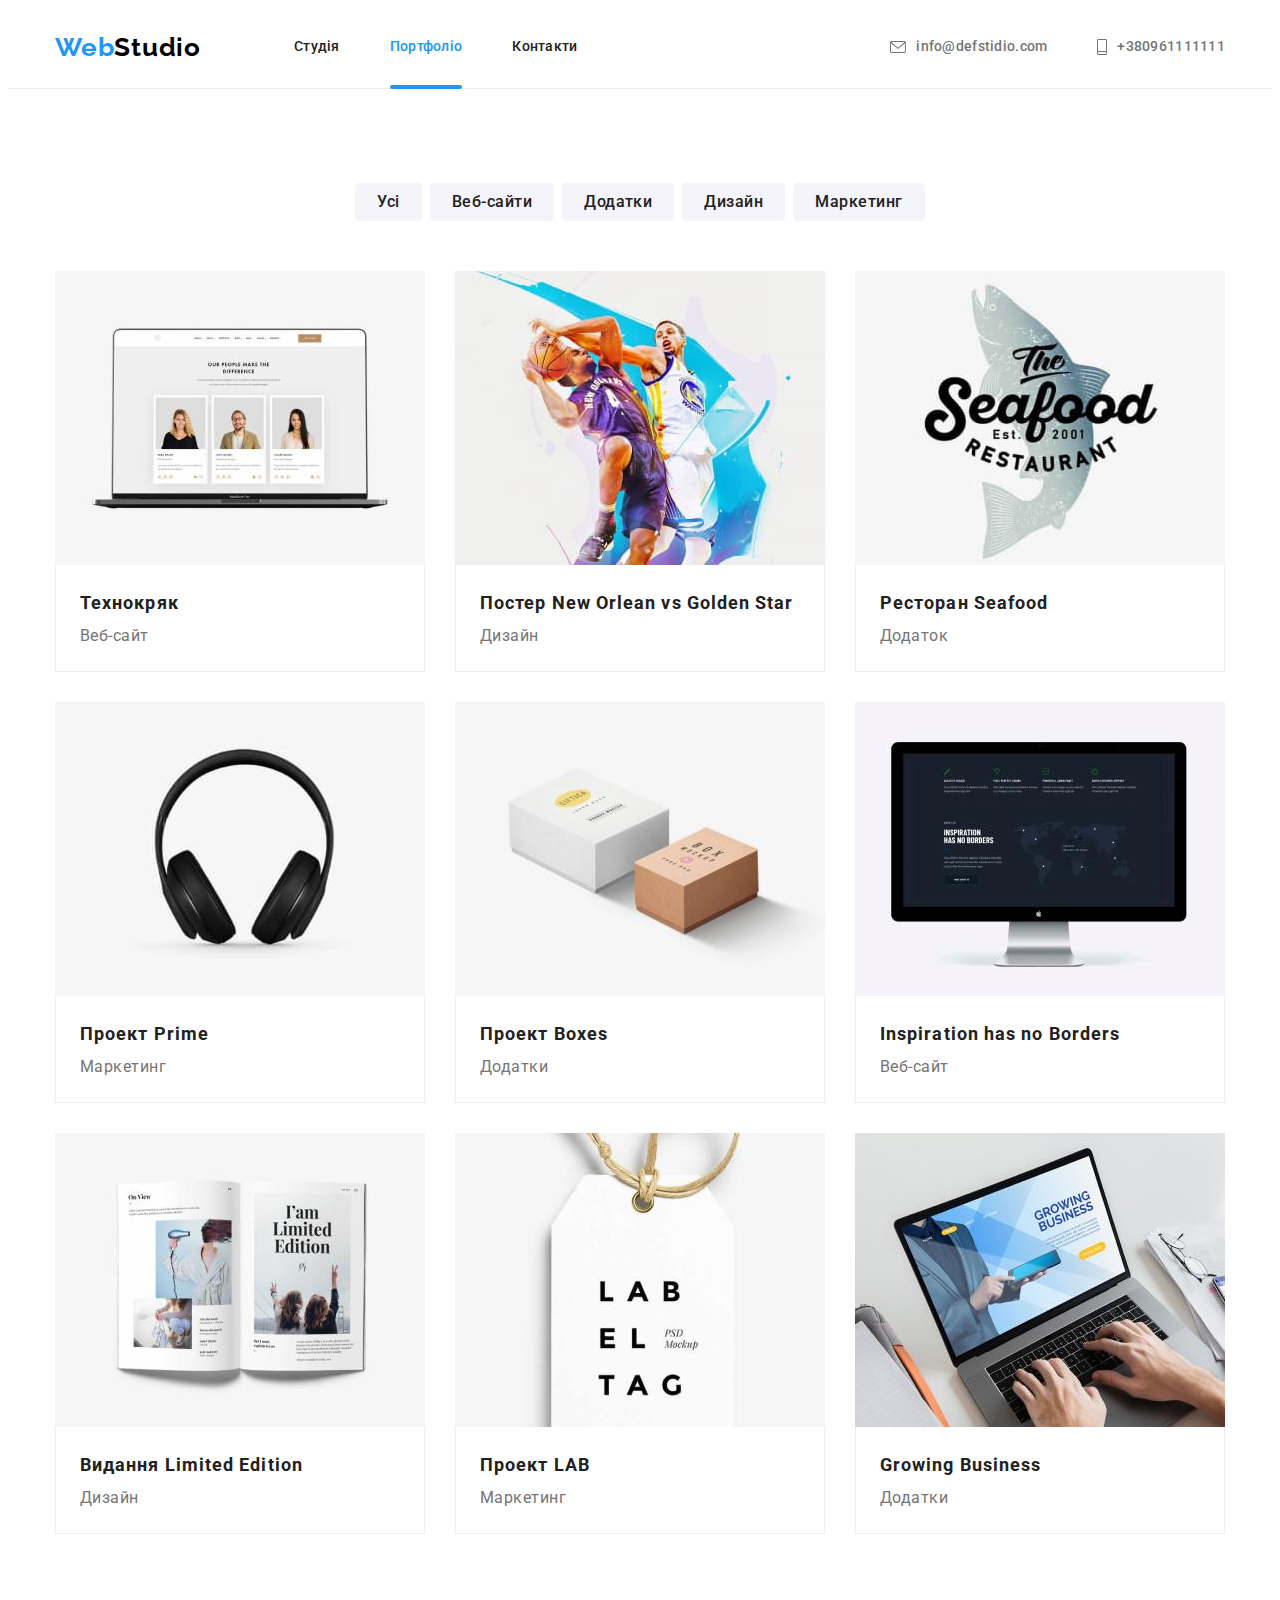
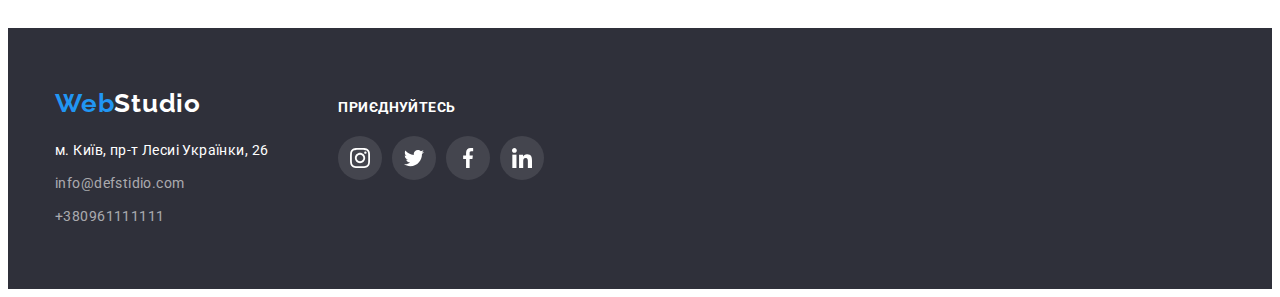
==== portfolio.html @ 1877d097 "Initial commit" ====
<!DOCTYPE html>
<html lang="ru">
  <head>
    <meta charset="UTF-8" />
    <meta http-equiv="X-UA-Compatible" content="IE=edge" />
    <meta name="viewport" content="width=device-width, initial-scale=1.0" />
    <title>Студія</title>
    <link rel="preconnect" href="https://fonts.googleapis.com" />
    <link rel="preconnect" href="https://fonts.gstatic.com" crossorigin />
    <link
      href="https://fonts.googleapis.com/css2?family=Raleway:wght@700&family=Roboto:wght@400;500;700;900&display=swap"
      rel="stylesheet"
    />
    <link rel="stylesheet" href="./css/styles.css" />
  </head>
  <body>
    <header class="header">
      <div class="container header-top">
        <nav class="nav">
          <a class="logo link" href="./index.html"
            >Web<span class="logo-header">Studio</span></a
          >
          <ul class="nav-list list">
            <li>
              <a class="nav-link link" href="./index.html">Студія</a>
            </li>
            <li>
              <a class="nav-link link current" href="./portfolio.html"
                >Портфоліо</a
              >
            </li>
            <li>
              <a class="nav-link link" href="">Контакти</a>
            </li>
          </ul>
        </nav>
        <ul class="contacts-list list">
          <li>
            <a class="contacts-item link" href="mailto:info@defstidio.com">
              <svg class="contacts-icon">
                <use href="./images/symbol-defs.svg#icon-envelope"></use>
              </svg>
              info@defstidio.com</a
            >
          </li>
          <li>
            <a class="contacts-item link" href="tel:+380961111111">
              <svg class="contacts-icon-tel">
                <use href="./images/symbol-defs.svg#icon-Vector-10"></use>
              </svg>
              +380961111111
            </a>
          </li>
        </ul>
      </div>
    </header>
    <main>
      <section class="work-type">
        <h1 class="visually-hidden">Hidden</h1>
        <div class="container">
          <ul class="button-main-list list">
            <li class="button-filter-item">
              <button class="button-main-link current" type="button">
                Усі
              </button>
            </li>
            <li class="button-filter-item">
              <button class="button-main-link" type="button">Веб-сайти</button>
            </li>
            <li class="button-filter-item">
              <button class="button-main-link" type="button">Додатки</button>
            </li>
            <li class="button-filter-item">
              <button class="button-main-link" type="button">Дизайн</button>
            </li>
            <li class="button-filter-item">
              <button class="button-main-link" type="button">Маркетинг</button>
            </li>
          </ul>
          <ul class="example-list list">
            <li class="example-item">
              <a class="example-link link" href="">
                <div class="example-thumb">
                <img
                  class="example-card"
                  src="./images/tehno.jpg"
                  alt="tehno"
                />
                <div class="example-action">
                  <p class="example-action-text">
                    Ресурс пропонує комплексні пропозиції з різним рівнем функціоналу та сервісів.
                     Все це дозволить відвідувачу отримати вичерпні відомості про компанію чи приватну особу.
                  </p>
                </div>
              </div>
                <div class="description-card">
                  <h2 class="example-title">Технокряк</h2>
                  <p class="example-text">Веб-сайт</p>
                </div>
              </a>
            </li>
            <li class="example-item">
              <a class="example-link link" href="">
                <div class="example-thumb">
                <img
                  class="example-card"
                  src="./images/neworlean.jpg"
                  alt="new orlean"
                />
                <div class="example-action">
                  <p class="example-action-text">
                    Ресурс пропонує комплексні пропозиції з різним рівнем функціоналу та сервісів. 
                    Все це дозволить відвідувачу отримати вичерпні відомості про компанію чи приватну особу.
                  </p>
                </div>
              </div>
                <div class="description-card">
                  <h2 class="example-title">
                    Постер New Orlean vs Golden Star
                  </h2>
                  <p class="example-text">Дизайн</p>
                </div>
              </a>
            </li>
            <li class="example-item">
              <a class="example-link link" href="">
                <div class="example-thumb">
                <img
                  class="example-card"
                  src="./images/seafood.jpg"
                  alt="Seafood"
                />
                <div class="example-action">
                  <p class="example-action-text">
                    Ресурс пропонує комплексні пропозиції з різним рівнем функціоналу та сервісів.
                     Все це дозволить відвідувачу отримати вичерпні відомості про компанію чи приватну особу.
                  </p>
                </div>
              </div>
                <div class="description-card">
                  <h2 class="example-title">Ресторан Seafood</h2>
                  <p class="example-text">Додаток</p>
                </div>
              </a>
            </li>
            <li class="example-item">
              <a class="example-link link" href="">
                <div class="example-thumb">
                <img
                  class="example-card"
                  src="./images/prime.jpg"
                  alt="prime"
                />
                <div class="example-action">
                  <p class="example-action-text">
                    Ресурс пропонує комплексні пропозиції з різним рівнем функціоналу та сервісів.
                     Все це дозволить відвідувачу отримати вичерпні відомості про компанію чи приватну особу.
                  </p>
                </div>
              </div>
                <div class="description-card">
                  <h2 class="example-title">Проект Prime</h2>
                  <p class="example-text">Маркетинг</p>
                </div>
              </a>
            </li>
            <li class="example-item">
              <a class="example-link link" href="">
                <div class="example-thumb">
                <img
                  class="example-card"
                  src="./images/boxes.jpg"
                  alt="boxes"
                />
                <div class="example-action">
                  <p class="example-action-text">
                    Ресурс пропонує комплексні пропозиції з різним рівнем функціоналу та сервісів.
                     Все це дозволить відвідувачу отримати вичерпні відомості про компанію чи приватну особу.
                  </p>
                </div>
              </div>
                <div class="description-card">
                  <h2 class="example-title">Проект Boxes</h2>
                  <p class="example-text">Додатки</p>
                </div>
              </a>
            </li>
            <li class="example-item">
              <a class="example-link link" href="">
                <div class="example-thumb">
                <img
                  class="example-card"
                  src="./images/inspiration.jpg"
                  alt="inspiration"
                />
                <div class="example-action">
                  <p class="example-action-text">
                    Ресурс пропонує комплексні пропозиції з різним рівнем функціоналу та сервісів.
                     Все це дозволить відвідувачу отримати вичерпні відомості про компанію чи приватну особу.
                  </p>
                </div>
              </div>
                <div class="description-card">
                  <h2 class="example-title">Inspiration has no Borders</h2>
                  <p class="example-text">Веб-сайт</p>
                </div>
              </a>
            </li>
            <li class="example-item">
              <a class="example-link link" href="">
                <div class="example-thumb">
                <img
                  class="example-card"
                  src="./images/limitededition.jpg"
                  alt="limited"
                />
                <div class="example-action">
                  <p class="example-action-text">
                    Ресурс пропонує комплексні пропозиції з різним рівнем функціоналу та сервісів.
                     Все це дозволить відвідувачу отримати вичерпні відомості про компанію чи приватну особу.
                  </p>
                </div>
              </div>
                <div class="description-card">
                  <h2 class="example-title">Видання Limited Edition</h2>
                  <p class="example-text">Дизайн</p>
                </div>
              </a>
            </li>
            <li class="example-item">
              <a class="example-link link" href="">
                <div class="example-thumb">
                <img class="example-card" src="./images/lab.jpg" alt="lab" />
                <div class="example-action">
                  <p class="example-action-text">
                    Ресурс пропонує комплексні пропозиції з різним рівнем функціоналу та сервісів. 
                    Все це дозволить відвідувачу отримати вичерпні відомості про компанію чи приватну особу.
                  </p>
                </div>
              </div>
                <div class="description-card">
                  <h2 class="example-title">Проект LAB</h2>
                  <p class="example-text">Маркетинг</p>
                </div>
              </a>
            </li>
            <li class="example-item">
              <a class="example-link link" href="">
                <div class="example-thumb">
                <img
                  class="example-card"
                  src="./images/growing.jpg"
                  alt="growing"
                />
                <div class="example-action">
                  <p class="example-action-text">
                    Ресурс пропонує комплексні пропозиції з різним рівнем функціоналу та сервісів. 
                    Все це дозволить відвідувачу отримати вичерпні відомості про компанію чи приватну особу.
                  </p>
                </div>
              </div>
                <div class="description-card">
                  <h2 class="example-title">Growing Business</h2>
                  <p class="example-text">Додатки</p>
                </div>
              </a>
            </li>
          </ul>
        </div>
      </section>
    </main>
    <footer>
      <div class="container">
        <div class="footer-main">
          <a class="logo link" href="./index.html"
            >Web<span class="logo-footer">Studio</span></a
          >
          <ul class="footer-contacts list">
            <li class="footer-item">
              <a class="footer-adress link" href=""
                >м. Київ, пр-т Лесиі Українки, 26</a
              >
            </li>
            <li class="footer-item">
              <a class="footer-link link" href="mailto:info@defstidio.com"
                >info@defstidio.com</a
              >
            </li>
            <li class="footer-item">
              <a class="footer-link link" href="tel:+380961111111"
                >+380961111111</a
              >
            </li>
          </ul>
        </div>
        <div class="footer-socialas">
          <p class="footer-social-text">ПРИЄДНУЙТЕСЬ</p>
          <ul class="footer-button-list list">
            <li class="footer-button-item">
              <a class="footer-button" href="">
                <svg class="footer-icon" width="20" height="20">
                  <use href="./images/symbol-defs.svg#icon-instagram-2"></use>
                </svg>
              </a>
              </button>
            </li>
            <li class="footer-button-item">
              <a class="footer-button" href="">
                <svg class="footer-icon" width="20" height="20">
                  <use href="./images/symbol-defs.svg#icon-twitter-1"></use>
                </svg>
              </a>
            </li>
            <li class="footer-button-item">
              <a class="footer-button" href="">
                <svg class="footer-icon" width="20" height="20">
                  <use href="./images/symbol-defs.svg#icon-facebook-1"></use>
                </svg>
              </a>
            </li>
            <li class="footer-button-item">
              <a class="footer-button" href="">
                <svg class="footer-icon" width="20" height="20">
                  <use href="./images/symbol-defs.svg#icon-linkedin-1"></use>
                </svg>
              </a>
            </li>
          </ul>
        </div>
      </div>
    </footer>
  </body>
</html>
---- css/styles.css ----
:root {
  --primary-text-color: #757575;
  --accent-color: #2196f3;
  --button-hover-color: #188ce8;
}
body {
  background-color: #ffffff;
  font-family: Roboto, sans-serif;
}

html {
  box-sizing: border-box;
}
*,
*::after,
*::before {
  box-sizing: inherit;
}

.list {
  list-style: none;
  padding-left: 0;
  margin: 0;
}

.link {
  text-decoration: none;
}

h1,
h2,
h3,
h4,
h5,
h6 {
  color: #212121;
}

h1,
h2,
h3,
h4,
h5,
h6,
p {
  margin-top: 0;
}
.container {
  width: 1200px;
  padding-left: 15px;
  padding-right: 15px;
  margin-left: auto;
  margin-right: auto;
}
section {
  padding-top: 94px;
  padding-bottom: 94px;
}

/*------------------------------header----------------------------------*/

.header {
  border-bottom: solid 1px #ececec;
  padding-top: 24px;
  padding-bottom: 25px;
}
.nav {
  display: flex;
  align-items: center;
}
.header-top {
  display: flex;
  align-items: center;
}
.logo {
  color: var(--accent-color);
  font-family: Raleway;
  margin-right: 93px;
  font-weight: 700;
  font-size: 26px;
  line-height: 1.19;
  letter-spacing: 0.03em;
}

.logo-header {
  color: black;
}

.contacts-item {
  display: flex;
  align-items: center;
  color: var(--primary-text-color);
  font-weight: 500;
  font-size: 14px;
  line-height: 1.14;
  letter-spacing: 0.02em;
  cursor: pointer;
  transition-property: color;
  transition-duration: 250ms;
  transition-timing-function: cubic-bezier(0.4, 0, 0.2, 1);
}

.contacts-list {
  display: flex;
  margin-left: auto;
  text-align: center;
  justify-content: center;

}

.contacts-list li:not(:last-child) {
  margin-right: 50px;
}

.nav-list {
  font-family: "Roboto";
  font-weight: 500;
  font-size: 14px;
  line-height: 1.14;
  letter-spacing: 0.02em;
  display: inline-block;
  display: flex;
}
.nav-list li:not(:last-child) {
  margin-right: 50px;
}

.nav-list .nav-link.current {
  color: #2196f3;
}

.nav-link {
  color: #212121;
  display: block;
  position: relative;

  cursor: pointer;transition-property: color;
  transition-duration: 250ms;
  transition-timing-function: cubic-bezier(0.4, 0, 0.2, 1);
}
.nav-link.current::after {
  content: '';
  position: absolute;
  left: 0;
  bottom:-34px;
  border-radius: 2px;
  background-color: #2196f3;
  width: 100%;
  height: 4px;
}
.nav-link:hover,
.nav-link:focus {
  color: var(--accent-color);
}


.contacts-item:hover,
.contacts-item:focus {
  color: var(--accent-color);
}

.contacts-icon {
  width: 16px;
  height: 12px;
  margin-right: 10px;
  fill: var(--primary-text-color);
}

.contacts-icon-tel {
  width: 10px;
  height: 16px;
  margin-right: 10px;
  fill: currentColor;
}

.contacts-icon {
  fill: currentColor;
}

/* ----------------------------hero----------------------------*/



.overlay {
  background-image: linear-gradient(
      to right,
      rgba(47, 48, 58, 0.4),
      rgba(47, 48, 58, 0.4)
    ),
    url(../images/backgr.jpg);
  height: 600px;
  max-width: 1600px;
  margin-left: auto;
  margin-right: auto;
  background-size: cover;
  background-repeat: no-repeat;
  background-position: center;
}
.hero {
  text-align: center;
  padding-top: 200px;
  padding-bottom: 200px;
}

.hero-text {
  font-weight: 900;
  font-size: 44px;
  line-height: 1.36;
  letter-spacing: 0.06em;
  text-transform: uppercase;
  color: #ffffff;
  margin-top: 0;
  margin-bottom: 30px;
  width: 696px;
  flex-wrap: wrap;
  margin-left: auto;
  margin-right: auto;
}

.button-hero {
  background-color: var(--accent-color);
  font-family: inherit;
  font-weight: 700;
  font-size: 16px;
  line-height: 1.88;
  align-items: center;
  text-align: center;
  letter-spacing: 0.06em;
  color: #ffffff;
  margin-bottom: 0;
  box-shadow: 0px 4px 4px rgba(0, 0, 0, 0.15);
  border-radius: 4px;
  border: none;
  padding-top: 10px;
  padding-bottom: 10px;
  padding-right: 32px;
  padding-left: 32px;
  transition-property: box-shadow, background-color;
  transition-duration: 250ms;
  transition-timing-function: cubic-bezier(0.4, 0, 0.2, 1);
}
.button-hero:hover,
.button-hero:focus {
  background-color: var(--button-hover-color);
  box-shadow: 0px 4px 4px rgba(0, 0, 0, 0.15);

}
/*---------------------------- benefits----------------------------*/

.benefits .li {
  width: 270;
}
.visually-hidden {
  position: absolute;
  width: 1px;
  height: 1px;
  margin: -1px;
  border: 0;
  padding: 0;

  white-space: nowrap;
  clip-path: inset(100%);
  clip: rect(0 0 0 0);
  overflow: hidden;
}

.benefits-list {
  display: flex;
  justify-content: space-between;
}
.benefits-name {
  font-weight: 700;
  font-size: 14px;
  line-height: 1.14;
  letter-spacing: 0.03em;
  text-transform: uppercase;
  color: #212121;
  margin-bottom: 10px;
  margin-top: 0;
  text-align-last: left;
}
.benefits-description {
  width: 270px;
  font-weight: 400;
  margin-top: 0px;
  margin-bottom: 0px;
  font-size: 14px;
  line-height: 1.71;
  letter-spacing: 0.03em;
  color: var(--primary-text-color);
}
.benefits-icon {
  display: flex;
  justify-content: center;
  align-items: center;
  width: 270px;
  height: 120px;
  background-color: #f5f4fa;
  border-radius: 4px;
  margin-bottom: 30px;
}

/*-----------------------------work--------------------------------*/
.work {
  padding-top: 0;
}

.work-picture {
  display: block;
  max-width: 100%;
  height: auto;
}
.work-list {
  display: flex;
  justify-content: space-between;
}

.work-foto:not(:last-child) {
  margin-right: 30px;
}

.work-text {
  color: #212121;
}
h2 {
  font-weight: 700;
  font-size: 36px;
  line-height: 1.16;
  text-align: center;
  letter-spacing: 0.03em;
  color: #212121;
  margin-top: 0;
  margin-bottom: 50px;
}
.work-tumb {
  position: relative;
}
.work-descrip {
  position: absolute;
  background-color: rgba(47, 48, 58, 0.8);
  width: 100%;
  bottom: 0;
  left: 0;
  padding: 27px 82px;
  margin: 0;

  font-weight: 700;
  font-size: 14px;
  line-height: 1.14;
  text-align: center;
  letter-spacing: 0.03em;
  text-transform: uppercase;
  color: #ffffff;
}



/*-----------------------------unit----------------------------------*/

.unit {
  background-color: #f5f4fa;
}

h3 {
  font-weight: 500;
  font-size: 16px;
  line-height: 1.18;
  text-align: center;
  letter-spacing: 0.03em;
  color: #212121;
}

.unit-title {
  font-weight: 400;
  font-size: 16px;
  line-height: 1.18;
  text-align: center;
  letter-spacing: 0.03em;
  margin-top: 0;
  margin-bottom: 16px;
  color: var(--primary-text-color);
}
.unit-list {
  display: flex;
}

.unit-card {
  margin-top: 0;
  margin-bottom: 30;
  display: block;
  max-width: 100%;
  height: auto;
}
.unit-item + .unit-item {
  margin-left: 30px;
}
.unit-name {
  padding-top: 30px;
  margin-top: 0;
  margin-bottom: 16px;
}
.unit-description {
  background: #ffffff;
  box-shadow: 0px 1px 3px rgba(0, 0, 0, 0.12), 0px 1px 1px rgba(0, 0, 0, 0.14),
    0px 2px 1px rgba(0, 0, 0, 0.2);
  border-radius: 0px 0px 4px 4px;
}

.unit-button-list {
  display: flex;
  justify-content: center;
  padding-bottom: 30px;
}

.unit-button {
  background-color: #ffffff;
  width: 44px;
  height: 44px;
  display: flex;
  justify-content: center;
  align-items: center;
  border-radius: 50%;
  border: 1px solid transparent;
  color: #afb1b8;
  cursor: pointer;
  transition-property: color, background-color;
  transition-duration: 250ms;
  transition-timing-function: cubic-bezier(0.4, 0, 0.2, 1);
}

.unit-button:hover,
.unit-button:focus {
  background-color: var(--accent-color);
  color: #ffffff;
}

.button-icon {
  fill: currentColor;
}

.unit-button-item:not(:last-child) {
  margin-right: 10px;
}

/*-----------------------------partners------------------------------*/
.partners-link {
  border: 1px solid #afb1b8;
  border-radius: 4px;
  display: flex;
  width: 170px;
  height: 92px;
  align-items: center;
  justify-content: center;
  color: #afb1b8;
  cursor: pointer;
  transition-property: color, border;
  transition-duration: 250ms;
  transition-timing-function: cubic-bezier(0.4, 0, 0.2, 1);
}
.partners-link:hover {
  border: 1px solid #2196f3;
  color: #2196f3;
}
.partners-link:focus {
  border: 1px solid #2196f3;
  color: #2196f3;
}

.partners-item:not(:last-child) {
  margin-right: 30px;
}
.partners-list {
  display: flex;
  margin-left: auto;
  margin-right: auto;
}
.partners-icon {
  width: 106px;
  height: 60px;
  fill: currentColor;
}

/*----------------------------footer---------------------------------*/
footer {
  background-color: #2f303a;
  color: var(--accent-color);
  padding-top: 60px;
  padding-bottom: 60px;
}
footer .container {
  display: flex;
  align-items: baseline;
}
footer .logo {
  margin-right: 0;
}
.footer-main {
  margin-right: 70px;
}

.logo-footer {
  color: #ffffff;
  font-family: Raleway;
  font-weight: 700;
  font-size: 26px;
  line-height: 1.19;
  letter-spacing: 0.03em;
}
.footer-contacts {
  margin-top: 20px;
}
.footer-item:not(:last-child) {
  margin-bottom: 9px;
}
.footer-adress {
  font-weight: 400;
  font-size: 14px;
  line-height: 1.71;
  letter-spacing: 0.03em;
  color: #ffffff;
}
.footer-link {
  font-family: "Roboto";
  font-style: normal;
  font-weight: 400;
  font-size: 14px;
  line-height: 1.71;
  letter-spacing: 0.03em;
  color: rgba(255, 255, 255, 0.6);
  cursor: pointer;
  transition-property: color, border;
  transition-duration: 250ms;
  transition-timing-function: cubic-bezier(0.4, 0, 0.2, 1);
}

.footer-link:hover,
.footer-link:focus {
  color: var(--accent-color);
}

.footer-social-text {
  font-weight: 700;
  font-size: 14px;
  line-height: 1.14;
  letter-spacing: 0.03em;
  text-transform: uppercase;
  color: #ffffff;
  margin-bottom: 20px;
}

.footer-button-list {
  display: flex;
  justify-content: center;
}
.footer-item {
  display: flex;
}

.footer-button {
  background-color: rgba(255, 255, 255, 0.1);
  width: 44px;
  height: 44px;
  display: flex;
  justify-content: center;
  align-items: center;
  border-radius: 50%;
  color: #ffffff;
  cursor: pointer;
  cursor: pointer;
  transition-property: background-color;
  transition-duration: 250ms;
  transition-timing-function: cubic-bezier(0.4, 0, 0.2, 1);
}

.footer-button:hover {
  background-color: var(--accent-color);
}
.footer-button:focus {
  background-color: var(--accent-color);
  outline: var(--accent-color);
}

.footer-icon {
  fill: #ffffff;
}

.footer-button-item:not(:last-child) {
  margin-right: 10px;
}
/*----------------modal---------------------------------*/
.backdrop {
  position: fixed;
  top: 0;
  left: 0;
  width: 100%;
  height: 100%;
  background-color: rgba(0, 0, 0, 0.2);
  transition-property: opacity, visibility;
  transition-duration: 250ms;
  transition-timing-function: cubic-bezier(0.4, 0, 0.2, 1);
  opacity: 1;
}

.modal {
  position: absolute;
  top: 50%;
  left: 50%;
  transform: translate(-50%, -50%) scale(1);
  transition: transform 250ms cubic-bezier(0.4, 0, 0.2, 1);
  width: 528px;
  height: 581px;
  background-color: #ffffff;
  box-shadow: 0px 1px 3px rgba(0, 0, 0, 0.12), 0px 1px 1px rgba(0, 0, 0, 0.14),
    0px 2px 1px rgba(0, 0, 0, 0.2);
  border-radius: 4px;
}

.modal-close {
  width: 30px;
  height: 30px;
  border-radius: 50%;
  border: 1px solid rgba(0, 0, 0, 0.1);
  background-color: #ffffff;
  display: flex;
  justify-content: center;
  align-items: center;
  margin-left: 490px;
  margin-top: 8px;
}

.backdrop.is-hidden {
  opacity: 0;
  pointer-events: none;
  visibility: hidden;
}

.backdrop.is-hidden .modal {
  transform: translate(-50%, -50%) scale(0.8);
}

/*---------------portfolio.work-type--------------------------*/

.work-type { 
}
.button-main-link:hover,
.button-main-link:focus {
  background-color: var(--accent-color);
  color: #ffffff;
  box-shadow: 0px 3px 1px rgba(0, 0, 0, 0.1), 0px 1px 2px rgba(0, 0, 0, 0.08),
    0px 2px 2px rgba(0, 0, 0, 0.12);
    
}

.button-main-list {
  display: flex;
  justify-content: center;
  margin-bottom: 50px;
}

.button-filter-item:not(:last-child) {
  margin-right: 8px;
}
.button-main-link {
  margin-top: 0;
  margin-bottom: 0;
  font-family: inherit;
  font-weight: 500;
  font-size: 16px;
  line-height: 1.62;
  text-align: center;
  letter-spacing: 0.03em;
  color: #212121;
  background-color: #f5f4fa;
  border-radius: 4px;
  border: transparent;
  padding: 6px 22px;
  display: inline-block;
  transition-property: color, background-color, box-shadow;
  transition-duration: 250ms;
  transition-timing-function: cubic-bezier(0.4, 0, 0.2, 1);
}

.button-main-list .button-main-link .current {
  color: #2196f3;
}

.example-list {
  display: flex;
  margin: -15px;
  flex-wrap: wrap;
}
.example-title {
  font-weight: 700;
  font-size: 18px;
  line-height: 2;
  letter-spacing: 0.06em;
  color: #212121;
  text-align: left;
  margin-bottom: 0;
}

.description-card {
  background: #ffffff;
  border: 1px solid #eeeeee;
  border-top: none;
  padding: 20px 24px;
}

.example-card {
  display: block;
  max-width: 100%;
  height: auto;
}
.example-thumb {
  position: relative;
  margin-left: auto;
  margin-right: auto;
  background-color:  var(--accent-color);
  overflow: hidden;
}

.example-link:hover .example-action {
  transform: translateY(0);
  cursor: pointer;
}
.example-link:focus .example-action {
  transform: translateY(0);
  cursor: pointer;
}

.example-action {
  position: absolute;
  top: 0;
  left: 0;
  width: 100%;
  height: 100%;
  background-color: rgba(33, 150, 243, 0.9);
  transform: translateY(100%);
  transition: transform 250ms cubic-bezier(0.4, 0, 0.2, 1);
}

.example-action-text {
  margin: 63px 24px;
  font-weight: 400;
  font-size: 18px;
  line-height: 1.56;
  letter-spacing: 0.03em;
  color: #ffffff;
}

.example-text {
  font-family: "Roboto";
  font-style: normal;
  font-weight: 400;
  font-size: 16px;
  line-height: 1.88;
  letter-spacing: 0.03em;
  color: var(--primary-text-color);
  text-align: left;
  margin: 0;
}
.example-item {
  margin: 15px;
}

.example-link {
  display: block;
}

.example-link:hover {
  box-shadow: 0px 3px 1px rgba(0, 0, 0, 0.1), 0px 1px 2px rgba(0, 0, 0, 0.08),
    0px 2px 2px rgba(0, 0, 0, 0.12);
  border-radius: 4px;
}

.example-link:focus {
  box-shadow: 0px 3px 1px rgba(0, 0, 0, 0.1), 0px 1px 2px rgba(0, 0, 0, 0.08),
    0px 2px 2px rgba(0, 0, 0, 0.12);
  border-radius: 4px;
}
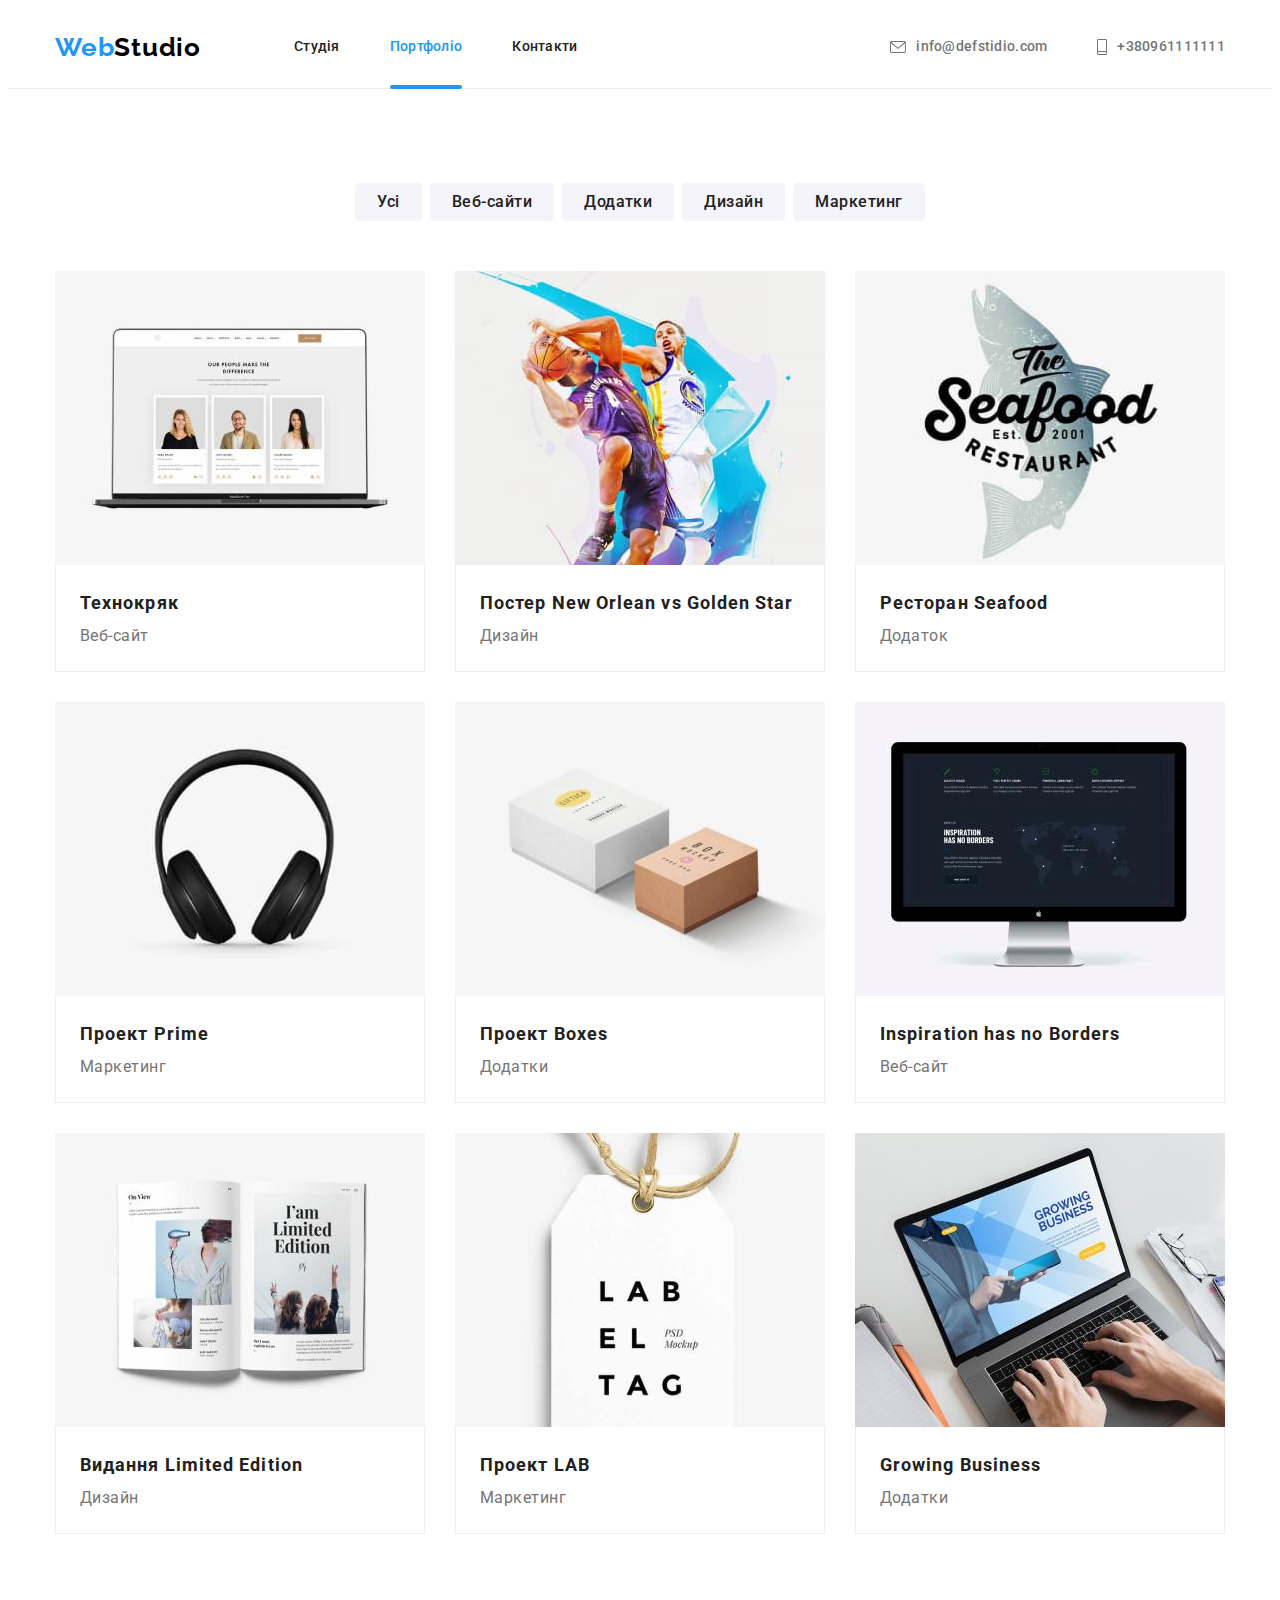
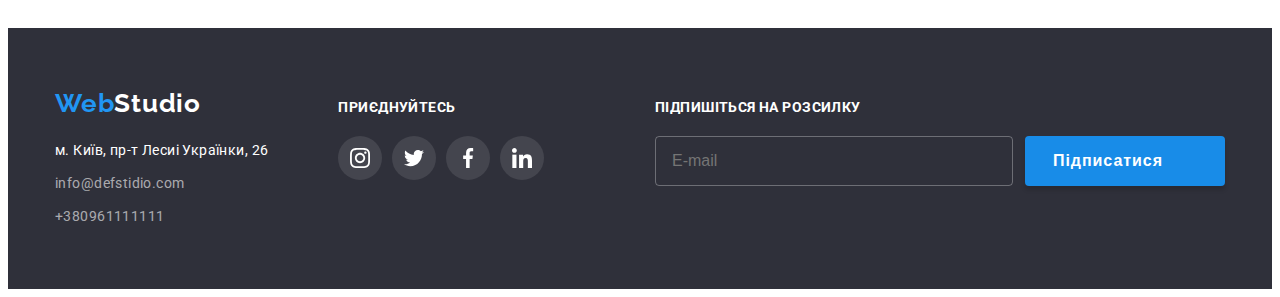
==== commit 8b4fe4c8: "six" ====
--- a/portfolio.html
+++ b/portfolio.html
@@ -327,6 +327,24 @@
             </li>
           </ul>
         </div>
+        <div class="footer-subscribe">
+          <b class="footer-subscribe-text">ПІДПИШІТЬСЯ НА РОЗСИЛКУ</b>
+          <form class="subscribe" name="subscribe" autocomplete="on">
+            <input
+              type="email"
+              name="subscribe-mail"
+              id="subscribe-mail"
+              placeholder="E-mail"
+              class="subscribe-input"
+            />
+            <button type="submit" class="footer-btn-submit">
+              Підписатися
+              <svg class="footer-btn-submit-icon">
+                <use href="./images/symbol-defs6hw.svg#icon-icon-send"></use>
+              </svg>
+            </button>
+          </form>
+        </div>
       </div>
     </footer>
   </body>
--- a/css/styles.css
+++ b/css/styles.css
@@ -105,7 +105,6 @@
   margin-left: auto;
   text-align: center;
   justify-content: center;
-
 }
 
 .contacts-list li:not(:last-child) {
@@ -134,25 +133,28 @@
   display: block;
   position: relative;
 
-  cursor: pointer;transition-property: color;
+  cursor: pointer;
+  transition-property: color;
   transition-duration: 250ms;
   transition-timing-function: cubic-bezier(0.4, 0, 0.2, 1);
 }
+
 .nav-link.current::after {
-  content: '';
-  position: absolute;
-  left: 0;
-  bottom:-34px;
-  border-radius: 2px;
-  background-color: #2196f3;
+  content: "";
+  display: block;
   width: 100%;
   height: 4px;
-}
+  border-radius: 2px;
+  background-color: var(--accent-color);
+  position: absolute;
+  bottom: -34px;
+  left: 0;
+}
+
 .nav-link:hover,
 .nav-link:focus {
   color: var(--accent-color);
 }
-
 
 .contacts-item:hover,
 .contacts-item:focus {
@@ -178,8 +180,6 @@
 }
 
 /* ----------------------------hero----------------------------*/
-
-
 
 .overlay {
   background-image: linear-gradient(
@@ -243,7 +243,6 @@
 .button-hero:focus {
   background-color: var(--button-hover-color);
   box-shadow: 0px 4px 4px rgba(0, 0, 0, 0.15);
-
 }
 /*---------------------------- benefits----------------------------*/
 
@@ -332,6 +331,7 @@
   margin-top: 0;
   margin-bottom: 50px;
 }
+
 .work-tumb {
   position: relative;
 }
@@ -353,8 +353,6 @@
   color: #ffffff;
 }
 
-
-
 /*-----------------------------unit----------------------------------*/
 
 .unit {
@@ -422,6 +420,7 @@
   border-radius: 50%;
   border: 1px solid transparent;
   color: #afb1b8;
+
   cursor: pointer;
   transition-property: color, background-color;
   transition-duration: 250ms;
@@ -452,6 +451,7 @@
   align-items: center;
   justify-content: center;
   color: #afb1b8;
+
   cursor: pointer;
   transition-property: color, border;
   transition-duration: 250ms;
@@ -527,8 +527,9 @@
   line-height: 1.71;
   letter-spacing: 0.03em;
   color: rgba(255, 255, 255, 0.6);
-  cursor: pointer;
-  transition-property: color, border;
+
+  cursor: pointer;
+  transition-property: color;
   transition-duration: 250ms;
   transition-timing-function: cubic-bezier(0.4, 0, 0.2, 1);
 }
@@ -566,7 +567,6 @@
   border-radius: 50%;
   color: #ffffff;
   cursor: pointer;
-  cursor: pointer;
   transition-property: background-color;
   transition-duration: 250ms;
   transition-timing-function: cubic-bezier(0.4, 0, 0.2, 1);
@@ -587,6 +587,73 @@
 .footer-button-item:not(:last-child) {
   margin-right: 10px;
 }
+
+.footer-subscribe {
+  margin-left: auto;
+  color: #ffffff;
+}
+.footer-subscribe-text {
+  display: block;
+  text-transform: uppercase;
+  margin-bottom: 20px;
+  font-weight: 700;
+  font-size: 14px;
+  line-height: 1.14;
+  letter-spacing: 0.03em;
+}
+.subscribe {
+  display: flex;
+}
+.subscribe-input {
+  display: flex;
+  align-items: center;
+  min-width: 358px;
+  height: 50px;
+  padding: 0;
+  padding-left: 16px;
+  margin-right: 12px;
+  font-size: 16px;
+  line-height: 1.25;
+  color: #ffffff;
+  background-color: transparent;
+  border: 1px solid rgba(255, 255, 255, 0.3);
+  border-radius: 4px;
+  transition: border 250ms cubic-bezier(0.4, 0, 0.2, 1);
+}
+
+.footer-btn-submit-icon {
+  width: 24px;
+  height: 24px;
+  margin-left: 10px;
+  fill: #ffffff;
+}
+
+.footer-btn-submit {
+  display: flex;
+  align-items: center;
+  justify-content: center;
+  width: 200px;
+  height: 50px;
+  padding: 0;
+  font-weight: 700;
+  font-size: 16px;
+  line-height: 1.87;
+  letter-spacing: 0.06em;
+  color: #ffffff;
+  box-shadow: 0px 4px 4px rgba(0, 0, 0, 0.15);
+  background-color: var(--button-hover-color);
+  border: none;
+  border-radius: 4px;
+  cursor: pointer;
+  transition: background-color 250ms cubic-bezier(0.4, 0, 0.2, 1);
+}
+
+.footer-btn-submit:hover,
+.footer-btn-submit:focus {
+  background-color: #2196f3;
+  box-shadow: 0px 4px 4px rgba(0, 0, 0, 0.15);
+}
+
 /*----------------modal---------------------------------*/
 .backdrop {
   position: fixed;
@@ -624,8 +691,18 @@
   display: flex;
   justify-content: center;
   align-items: center;
-  margin-left: 490px;
-  margin-top: 8px;
+  position: absolute;
+  right: 8px;
+  top: 8px;
+  cursor: pointer;
+}
+
+.modal-cross:hover {
+  color: red;
+}
+
+.modal-cross:focus {
+  var (--accent-color: #2196f3);
 }
 
 .backdrop.is-hidden {
@@ -638,9 +715,158 @@
   transform: translate(-50%, -50%) scale(0.8);
 }
 
+.form-backdrop {
+  flex-direction: column;
+  align-items: center;
+  margin-left: auto;
+  margin-right: auto;
+  padding: 40px;
+}
+
+.form-title {
+  display: block;
+  font-size: 20px;
+  line-height: 1.125;
+  font-weight: 700;
+  margin-bottom: 10px;
+}
+
+.form-group-fild {
+  width: 100%;
+  font-size: 16px;
+  line-height: 1.125;
+  margin-bottom: 20px;
+}
+
+.form-label {
+  display: block;
+  font-size: 12px;
+  line-height: 1.17;
+  letter-spacing: 0.01em;
+  color: #757575;
+  padding: 0;
+  margin-bottom: 4px;
+}
+
+.form-field {
+  position: relative;
+  width: 100%;
+  margin-bottom: 10px;
+}
+
+.input-icon {
+  display: block;
+  position: absolute;
+  left: 12px;
+  top: 50%;
+  transform: translateY(-50%);
+  width: 18px;
+  height: 18px;
+  fill: #212121;
+  transition: fill 250ms cubic-bezier(0.4, 0, 0.2, 1);
+}
+
+.form-field:focus-within > .input-icon {
+  fill: var(--accent-color);
+  border-color: var(--accent-color);
+}
+
+.subscribe-input:focus {
+  border: 1px solid var(--accent-color);
+}
+
+.form-input {
+  display: block;
+  width: 100%;
+  height: 40px;
+  border: 1px solid rgba(33, 33, 33, 0.2);
+  border-radius: 4px;
+  padding-left: 42px;
+  color: #757575;
+  transition: border 250ms cubic-bezier(0.4, 0, 0.2, 1);
+}
+
+.form-input:focus {
+  border-color: var(--accent-color);
+}
+
+.textarea-form {
+  display: block;
+  width: 100%;
+  height: 120px;
+  border: 1px solid rgba(33, 33, 33, 0.2);
+  border-radius: 4px;
+  color: #2196F3
+  padding: 12px 16px;
+  margin: 0;
+  resize: none;
+  transition: border 250ms cubic-bezier(0.4, 0, 0.2, 1);
+}
+
+.form-agreement {
+  position: relative;
+  display: flex;
+  align-items: center;
+  margin-bottom: 30px;
+  font-weight: 400;
+  font-size: 14px;
+  line-height: 1.14;
+  letter-spacing: 0.03em;
+  color: #757575;
+}
+
+.form-agreement-link {
+  color: var(--accent-color);
+}
+
+.form-agreement {
+  display: flex;
+  align-items: center;
+  justify-content: center;
+}
+
+.icon-cheked {
+  display: inline-block;
+  width: 15px;
+  height: 15px;
+  border: 2px solid #212121;
+  border-radius: 4px;
+  margin-right: 7px;
+  transition: background-color 250ms cubic-bezier(0.4, 0, 0.2, 1);
+}
+
+.checkbox:checked + .icon-cheked {
+  border-color: var(--accent-color);
+  background-color: var(--accent-color);
+  background-image: url(../images/icon/check.svg);
+  background-size: contain;
+  background-origin: border-box;
+}
+
+.form-submit-btn {
+  display: block;
+  text-align: center;
+  margin-left: auto;
+  margin-right: auto;
+  width: 200px;
+  height: 50px;
+  padding: 0;
+  font-weight: 700;
+  font-size: 16px;
+  line-height: 1.875;
+  letter-spacing: 0.06em;
+  color: #ffffff;
+  box-shadow: 0px 4px 4px rgba(0, 0, 0, 0.15);
+  background-color: var(--accent-color);
+  border: none;
+  border-radius: 4px;
+  cursor: pointer;
+  transition: background-color 250ms cubic-bezier(0.4, 0, 0.2, 1);
+}
+
 /*---------------portfolio.work-type--------------------------*/
 
-.work-type { 
+.work-type {
 }
 .button-main-link:hover,
 .button-main-link:focus {
@@ -648,7 +874,6 @@
   color: #ffffff;
   box-shadow: 0px 3px 1px rgba(0, 0, 0, 0.1), 0px 1px 2px rgba(0, 0, 0, 0.08),
     0px 2px 2px rgba(0, 0, 0, 0.12);
-    
 }
 
 .button-main-list {
@@ -675,6 +900,8 @@
   border: transparent;
   padding: 6px 22px;
   display: inline-block;
+
+  cursor: pointer;
   transition-property: color, background-color, box-shadow;
   transition-duration: 250ms;
   transition-timing-function: cubic-bezier(0.4, 0, 0.2, 1);
@@ -711,11 +938,12 @@
   max-width: 100%;
   height: auto;
 }
+
 .example-thumb {
   position: relative;
   margin-left: auto;
   margin-right: auto;
-  background-color:  var(--accent-color);
+  background-color: var(--accent-color);
   overflow: hidden;
 }
 
@@ -734,7 +962,7 @@
   left: 0;
   width: 100%;
   height: 100%;
-  background-color: rgba(33, 150, 243, 0.9);
+  background-color: rgba(33, 150, 243, 0.9);;
   transform: translateY(100%);
   transition: transform 250ms cubic-bezier(0.4, 0, 0.2, 1);
 }
@@ -762,9 +990,12 @@
 .example-item {
   margin: 15px;
 }
-
 .example-link {
   display: block;
+  cursor: pointer;
+  transition-property: box-shadow;
+  transition-duration: 250ms;
+  transition-timing-function: cubic-bezier(0.4, 0, 0.2, 1);
 }
 
 .example-link:hover {
@@ -777,4 +1008,4 @@
   box-shadow: 0px 3px 1px rgba(0, 0, 0, 0.1), 0px 1px 2px rgba(0, 0, 0, 0.08),
     0px 2px 2px rgba(0, 0, 0, 0.12);
   border-radius: 4px;
-}
+}